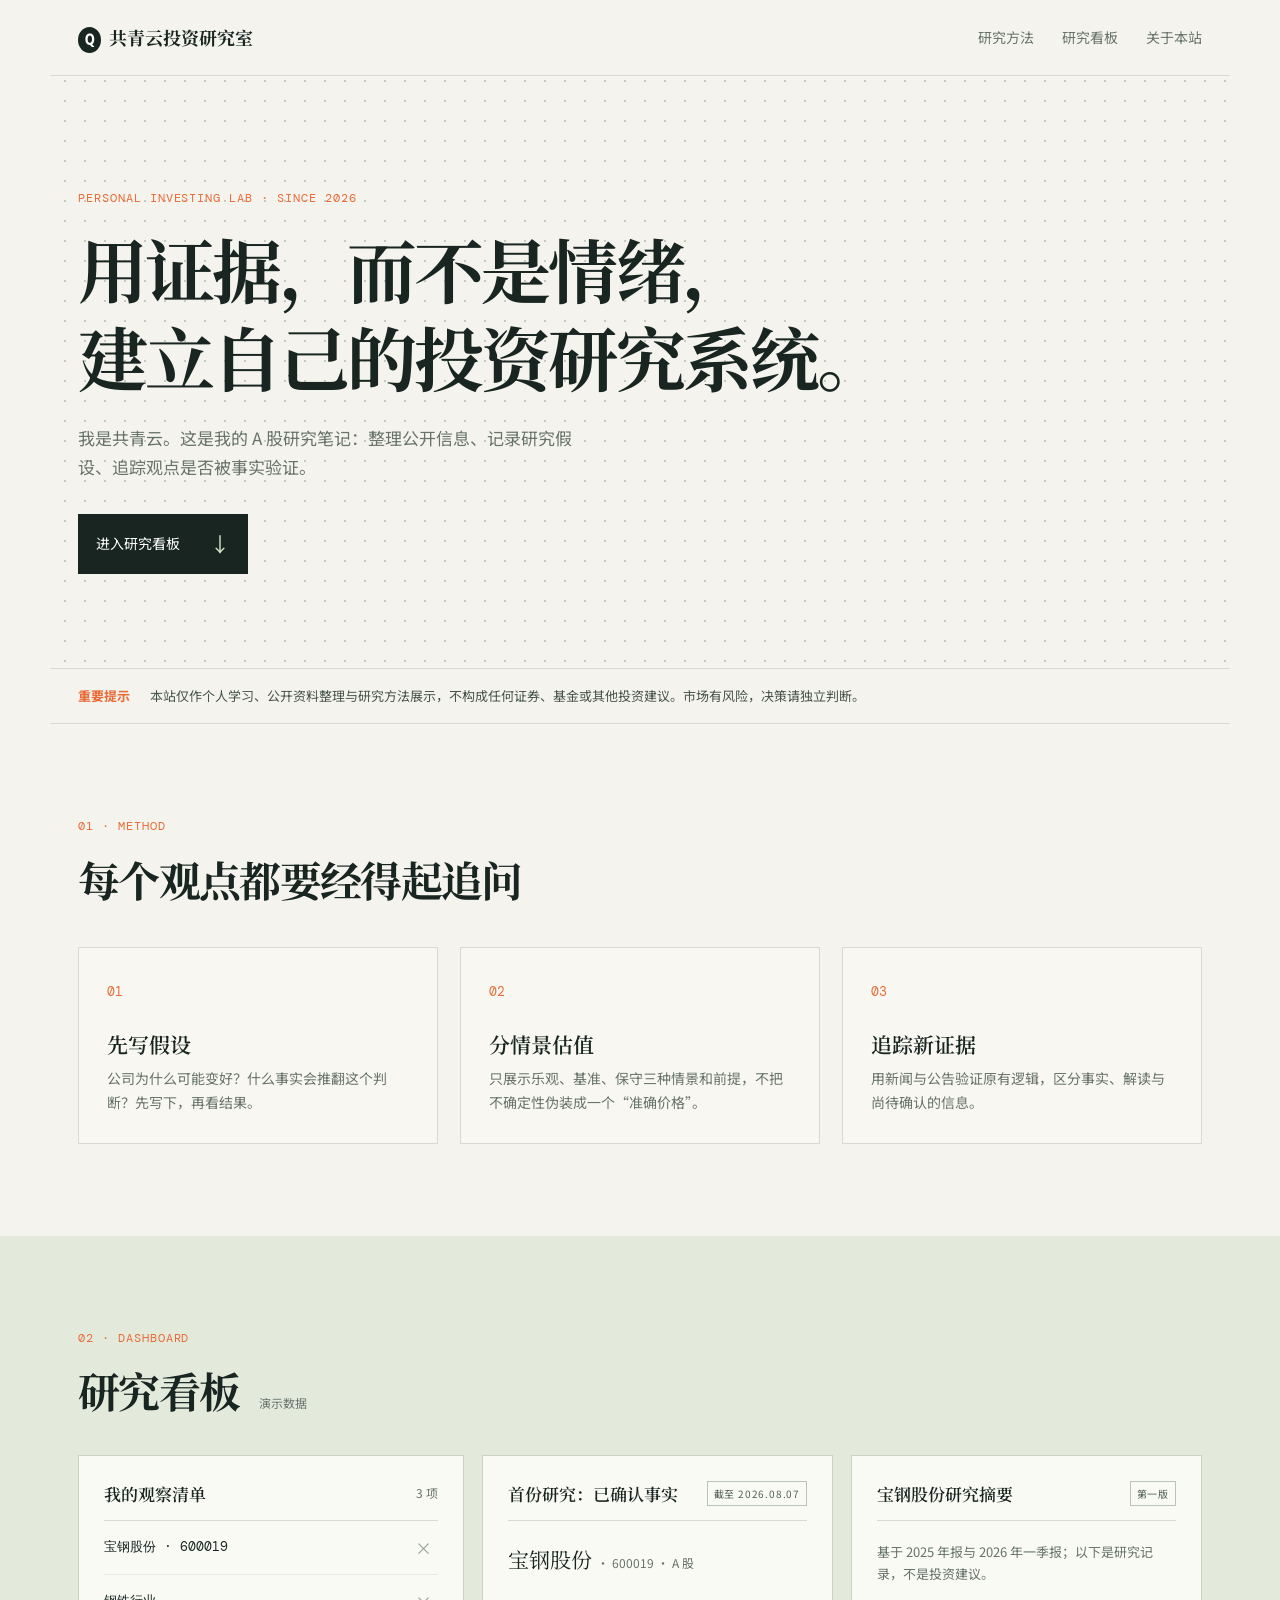
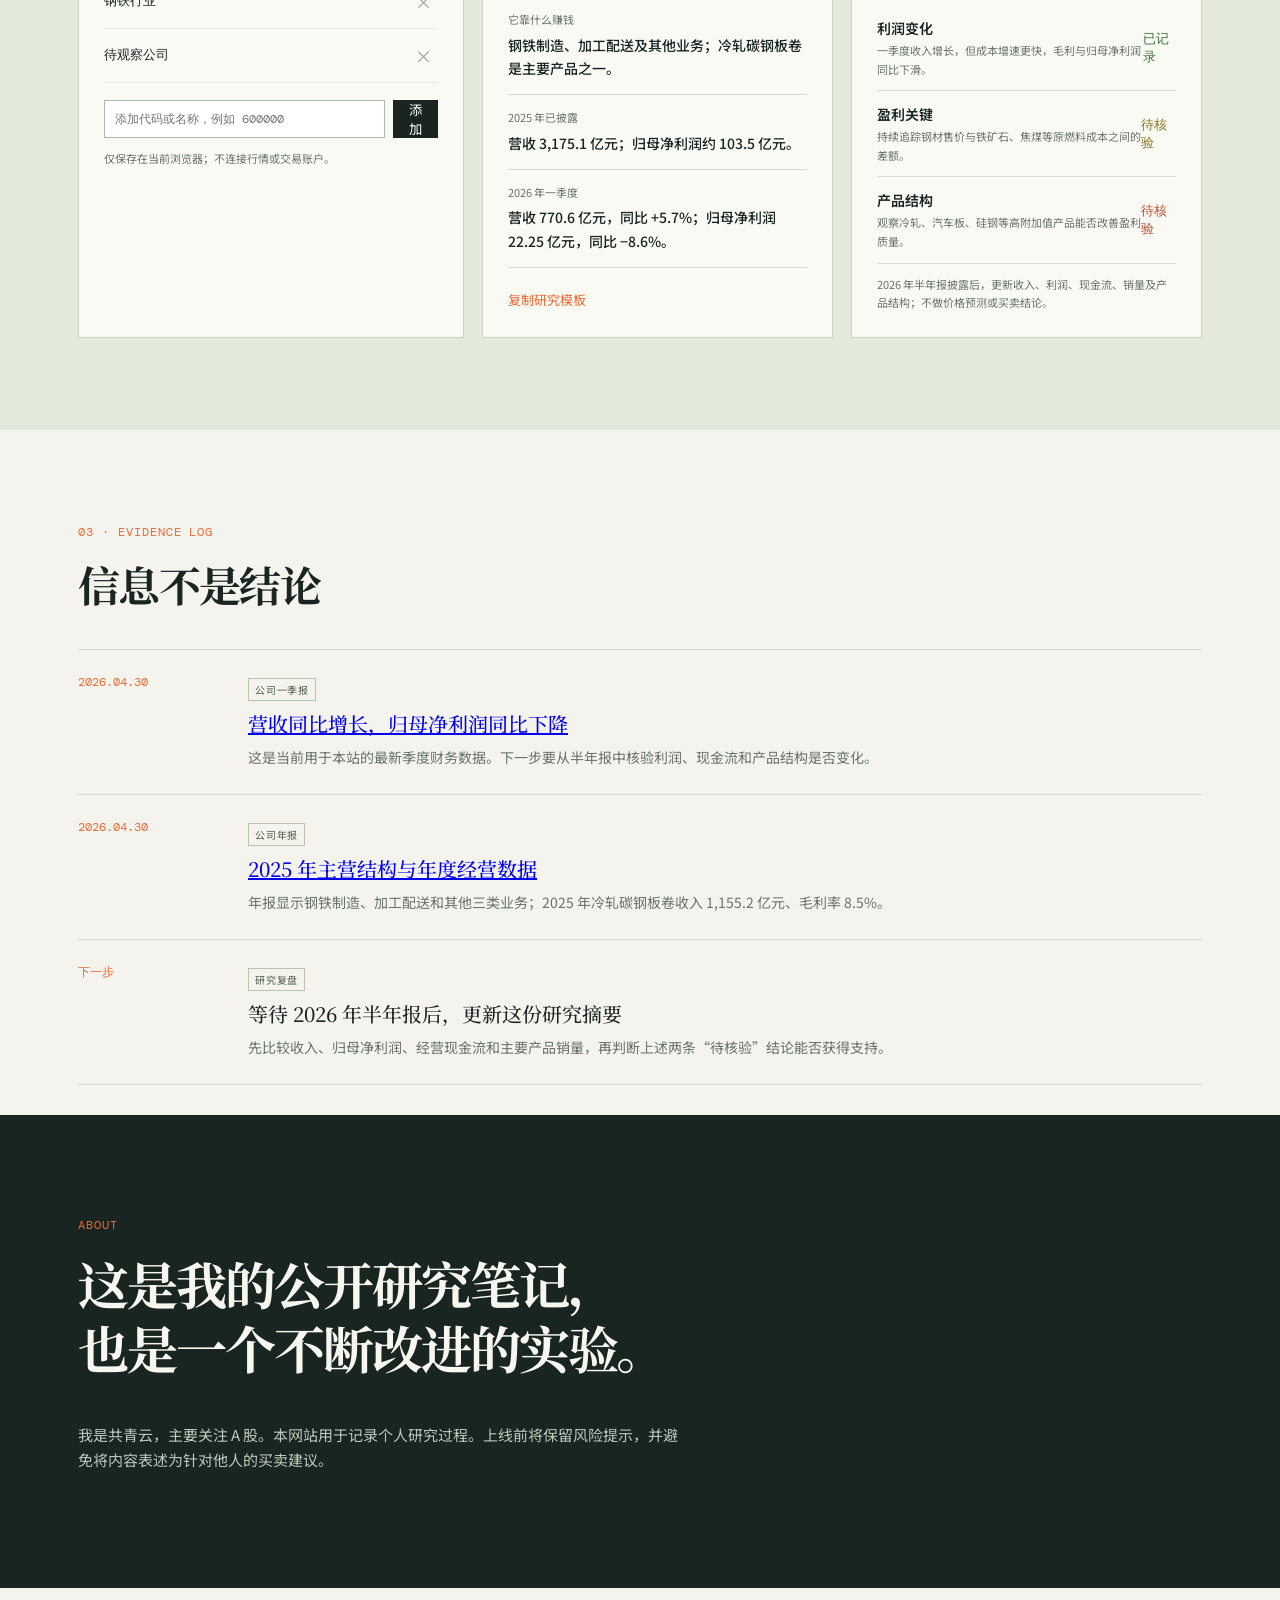
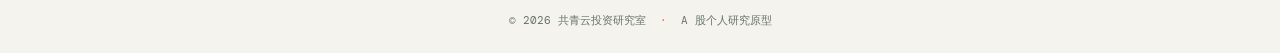
==== index.html @ 6c7bc0ac "Add files via upload" ====
<!doctype html>
<html lang="zh-CN">
  <head>
    <meta charset="UTF-8" />
    <meta name="viewport" content="width=device-width, initial-scale=1.0" />
    <meta name="description" content="个人投资研究实验室——公开资料整理与研究框架演示。" />
    <title>共青云投资研究室</title>
    <link rel="preconnect" href="https://fonts.googleapis.com" />
    <link rel="preconnect" href="https://fonts.gstatic.com" crossorigin />
    <link href="https://fonts.googleapis.com/css2?family=DM+Mono&family=Noto+Serif+SC:wght@500;600;700&family=Noto+Sans+SC:wght@400;500;600&display=swap" rel="stylesheet" />
    <link rel="stylesheet" href="styles.css" />
  </head>
  <body>
    <header class="site-header">
      <a class="brand" href="#top" aria-label="返回首页"><span class="brand-mark">Q</span>共青云投资研究室</a>
      <nav><a href="#method">研究方法</a><a href="#dashboard">研究看板</a><a href="#about">关于本站</a></nav>
    </header>

    <main id="top">
      <section class="hero">
        <p class="eyebrow">PERSONAL INVESTING LAB · SINCE 2026</p>
        <h1>用证据，而不是情绪，<br />建立自己的投资研究系统。</h1>
        <p class="hero-copy">我是共青云。这是我的 A 股研究笔记：整理公开信息、记录研究假设、追踪观点是否被事实验证。</p>
        <a class="button" href="#dashboard">进入研究看板 <span>↓</span></a>
      </section>

      <section class="notice" aria-label="重要风险提示">
        <strong>重要提示</strong><span>本站仅作个人学习、公开资料整理与研究方法展示，不构成任何证券、基金或其他投资建议。市场有风险，决策请独立判断。</span>
      </section>

      <section id="method" class="section method">
        <div class="section-heading"><p class="eyebrow">01 · METHOD</p><h2>每个观点都要经得起追问</h2></div>
        <div class="method-grid">
          <article><span>01</span><h3>先写假设</h3><p>公司为什么可能变好？什么事实会推翻这个判断？先写下，再看结果。</p></article>
          <article><span>02</span><h3>分情景估值</h3><p>只展示乐观、基准、保守三种情景和前提，不把不确定性伪装成一个“准确价格”。</p></article>
          <article><span>03</span><h3>追踪新证据</h3><p>用新闻与公告验证原有逻辑，区分事实、解读与尚待确认的信息。</p></article>
        </div>
      </section>

      <section id="dashboard" class="section dashboard">
        <div class="section-heading"><p class="eyebrow">02 · DASHBOARD</p><h2>研究看板 <small>演示数据</small></h2></div>
        <div class="dashboard-layout">
          <div class="panel watchlist-panel">
            <div class="panel-title"><h3>我的观察清单</h3><span id="watch-count">3 项</span></div>
            <div id="watchlist" class="watchlist"></div>
            <form id="watch-form" class="add-form">
              <label class="sr-only" for="ticker">股票代码或名称</label>
              <input id="ticker" maxlength="16" placeholder="添加代码或名称，例如 600000" required />
              <button type="submit">添加</button>
            </form>
            <p class="form-note">仅保存在当前浏览器；不连接行情或交易账户。</p>
          </div>

          <article class="panel thesis-panel">
            <div class="panel-title"><h3>首份研究：已确认事实</h3><span class="tag">截至 2026.08.07</span></div>
            <p class="company-name">宝钢股份 <span>· 600019 · A 股</span></p>
            <div class="thesis-row"><span>它靠什么赚钱</span><strong>钢铁制造、加工配送及其他业务；冷轧碳钢板卷是主要产品之一。</strong></div>
            <div class="thesis-row"><span>2025 年已披露</span><strong>营收 3,175.1 亿元；归母净利润约 103.5 亿元。</strong></div>
            <div class="thesis-row"><span>2026 年一季度</span><strong>营收 770.6 亿元，同比 +5.7%；归母净利润 22.25 亿元，同比 −8.6%。</strong></div>
            <button id="copy-template" class="text-button">复制研究模板</button>
          </article>

          <article class="panel scenario-panel">
            <div class="panel-title"><h3>宝钢股份研究摘要</h3><span class="tag">第一版</span></div>
            <p class="scenario-intro">基于 2025 年报与 2026 年一季报；以下是研究记录，不是投资建议。</p>
            <div class="scenario optimistic"><div><span>利润变化</span><small>一季度收入增长，但成本增速更快，毛利与归母净利润同比下滑。</small></div><b>已记录</b></div>
            <div class="scenario base"><div><span>盈利关键</span><small>持续追踪钢材售价与铁矿石、焦煤等原燃料成本之间的差额。</small></div><b>待核验</b></div>
            <div class="scenario conservative"><div><span>产品结构</span><small>观察冷轧、汽车板、硅钢等高附加值产品能否改善盈利质量。</small></div><b>待核验</b></div>
            <p class="data-note">2026 年半年报披露后，更新收入、利润、现金流、销量及产品结构；不做价格预测或买卖结论。</p>
          </article>
        </div>
      </section>

      <section class="section news-section">
        <div class="section-heading"><p class="eyebrow">03 · EVIDENCE LOG</p><h2>信息不是结论</h2></div>
        <div class="news-list">
          <article><time>2026.04.30</time><div><span class="tag">公司一季报</span><h3><a href="https://static.cninfo.com.cn/finalpage/2026-04-30/1225257456.PDF" target="_blank" rel="noopener">营收同比增长，归母净利润同比下降</a></h3><p>这是当前用于本站的最新季度财务数据。下一步要从半年报中核验利润、现金流和产品结构是否变化。</p></div></article>
          <article><time>2026.04.30</time><div><span class="tag">公司年报</span><h3><a href="https://vip.stock.finance.sina.com.cn/corp/view/vCB_AllBulletinDetail.php?id=12277876&amp;stockid=600019" target="_blank" rel="noopener">2025 年主营结构与年度经营数据</a></h3><p>年报显示钢铁制造、加工配送和其他三类业务；2025 年冷轧碳钢板卷收入 1,155.2 亿元、毛利率 8.5%。</p></div></article>
          <article><time>下一步</time><div><span class="tag">研究复盘</span><h3>等待 2026 年半年报后，更新这份研究摘要</h3><p>先比较收入、归母净利润、经营现金流和主要产品销量，再判断上述两条“待核验”结论能否获得支持。</p></div></article>
        </div>
      </section>

      <section id="about" class="section about">
        <p class="eyebrow">ABOUT</p><h2>这是我的公开研究笔记，<br />也是一个不断改进的实验。</h2>
        <p>我是共青云，主要关注 A 股。本网站用于记录个人研究过程。上线前将保留风险提示，并避免将内容表述为针对他人的买卖建议。</p>
      </section>
    </main>
    <footer>© 2026 共青云投资研究室 <span>·</span> A 股个人研究原型</footer>
    <script src="script.js"></script>
  </body>
</html>
---- styles.css ----
:root{--ink:#182521;--muted:#67736c;--paper:#f4f3ed;--line:#d8d9d0;--mint:#d8e8c7;--orange:#e96b36;--serif:"Noto Serif SC",serif;--sans:"Noto Sans SC",sans-serif;--mono:"DM Mono",monospace}*{box-sizing:border-box}html{scroll-behavior:smooth}body{margin:0;color:var(--ink);background:var(--paper);font-family:var(--sans);line-height:1.7}.site-header{height:76px;display:flex;align-items:center;justify-content:space-between;max-width:1180px;margin:auto;padding:0 28px;border-bottom:1px solid var(--line)}.brand{font-family:var(--serif);font-weight:700;color:var(--ink);text-decoration:none;font-size:18px}.brand-mark{font-family:var(--mono);font-size:15px;background:var(--ink);color:#fff;border-radius:50%;padding:3px 7px;margin-right:8px}nav{display:flex;gap:28px}nav a{font-size:14px;color:var(--muted);text-decoration:none}nav a:hover{color:var(--orange)}.hero{max-width:1180px;margin:auto;padding:112px 28px 94px;background-image:radial-gradient(#c6c9bd 1px,transparent 1px);background-size:20px 20px;background-position:right 55px top 75px}.eyebrow{font-family:var(--mono);letter-spacing:.08em;font-size:12px;color:var(--orange);margin:0 0 16px}.hero h1,.section h2{font-family:var(--serif);letter-spacing:-.04em;line-height:1.25}.hero h1{font-size:clamp(38px,6vw,70px);margin:0;max-width:820px}.hero-copy{max-width:520px;color:var(--muted);font-size:17px;margin:25px 0 32px}.button{display:inline-flex;gap:30px;align-items:center;background:var(--ink);color:#fff;padding:13px 18px;text-decoration:none;font-size:14px}.button span{color:var(--mint);font-size:20px}.notice{max-width:1180px;margin:0 auto;padding:16px 28px;border-block:1px solid var(--line);display:flex;gap:20px;font-size:13px;color:#46534c}.notice strong{color:var(--orange);white-space:nowrap}.section{max-width:1180px;margin:auto;padding:92px 28px}.section-heading h2{font-size:42px;margin:0}.section-heading small{font:12px var(--sans);color:var(--muted);letter-spacing:0;margin-left:10px}.method-grid{display:grid;grid-template-columns:repeat(3,1fr);gap:22px;margin-top:42px}.method-grid article{padding:28px;border:1px solid var(--line);background:#f8f7f1}.method-grid span{font:13px var(--mono);color:var(--orange)}.method-grid h3{font:600 21px var(--serif);margin:26px 0 8px}.method-grid p{margin:0;color:var(--muted);font-size:14px}.dashboard{background:#e3eadc;max-width:none;padding-inline:calc((100% - 1124px)/2)}.dashboard .section-heading,.dashboard-layout{max-width:1124px;margin-left:auto;margin-right:auto}.dashboard-layout{display:grid;grid-template-columns:1.1fr 1fr 1fr;gap:18px;margin-top:38px}.panel{background:#fafaf5;border:1px solid #cbd4c3;padding:25px}.panel-title{display:flex;justify-content:space-between;align-items:center;border-bottom:1px solid var(--line);padding-bottom:14px}.panel-title h3{margin:0;font:600 17px var(--serif)}.panel-title>span{color:var(--muted);font-size:12px}.watchlist{min-height:155px}.watch-item{display:flex;justify-content:space-between;align-items:center;padding:13px 0;border-bottom:1px solid #e6e7df;font:13px var(--mono)}.watch-item button{border:0;background:transparent;color:#9ba49e;cursor:pointer;font-size:17px}.add-form{display:flex;gap:8px;margin-top:17px}.add-form input{width:100%;min-width:0;border:1px solid #aeb9ad;background:#fff;padding:10px;font:12px var(--mono);color:var(--ink)}button{font-family:var(--sans)}.add-form button{border:0;background:var(--ink);color:#fff;padding:0 12px;cursor:pointer}.form-note,.data-note{font-size:11px;color:var(--muted);margin:11px 0 0}.company-name{font:21px var(--serif);margin:23px 0}.company-name span{font:12px var(--sans);color:var(--muted)}.thesis-row{padding:13px 0;border-bottom:1px solid var(--line);display:grid;gap:5px}.thesis-row span{font-size:11px;color:var(--muted)}.thesis-row strong{font-size:14px;font-weight:500}.text-button{margin-top:22px;padding:0;color:var(--orange);background:none;border:0;cursor:pointer;font-size:13px}.tag{font-size:10px!important;letter-spacing:.08em;border:1px solid #bac4b4;padding:3px 6px;color:#50614f!important}.scenario-intro{font-size:13px;color:var(--muted);margin:20px 0}.scenario{display:flex;justify-content:space-between;align-items:center;padding:12px 0;border-bottom:1px solid var(--line)}.scenario div{display:grid}.scenario span{font-size:14px;font-weight:600}.scenario small{font-size:11px;color:var(--muted)}.scenario b{font:13px var(--mono)}.optimistic b{color:#39713b}.base b{color:#8b7421}.conservative b{color:#bf4e36}.news-section{padding-bottom:30px}.news-list{margin-top:38px;border-top:1px solid var(--line)}.news-list article{display:grid;grid-template-columns:150px 1fr;gap:20px;border-bottom:1px solid var(--line);padding:24px 0}.news-list time{font:12px var(--mono);color:var(--orange)}.news-list h3{font:500 20px var(--serif);margin:8px 0}.news-list p{font-size:14px;color:var(--muted);margin:0}.about{padding-top:100px;padding-bottom:100px;max-width:none;background:var(--ink);color:#f7f7ef}.about>*{max-width:1124px;margin-left:auto;margin-right:auto}.about h2{font-size:clamp(32px,4vw,52px);margin-top:0}.about>p:last-child{font-size:15px;color:#bdc9bc;max-width:600px;margin-left:max(calc((100% - 1124px)/2),28px)}footer{padding:25px 28px;text-align:center;color:var(--muted);font:11px var(--mono)}footer span{color:var(--orange);padding:0 7px}.sr-only{position:absolute;width:1px;height:1px;overflow:hidden;clip:rect(0,0,0,0)}
@media(max-width:800px){.site-header{padding:0 18px}nav{gap:14px}nav a{font-size:12px}.hero,.section{padding-left:20px;padding-right:20px}.hero{padding-top:75px;padding-bottom:70px}.method-grid,.dashboard-layout{grid-template-columns:1fr}.dashboard{padding:70px 20px}.section{padding-top:70px;padding-bottom:70px}.news-list article{grid-template-columns:1fr;gap:6px}.notice{padding:14px 20px;gap:12px;align-items:flex-start}.notice span{font-size:12px}}
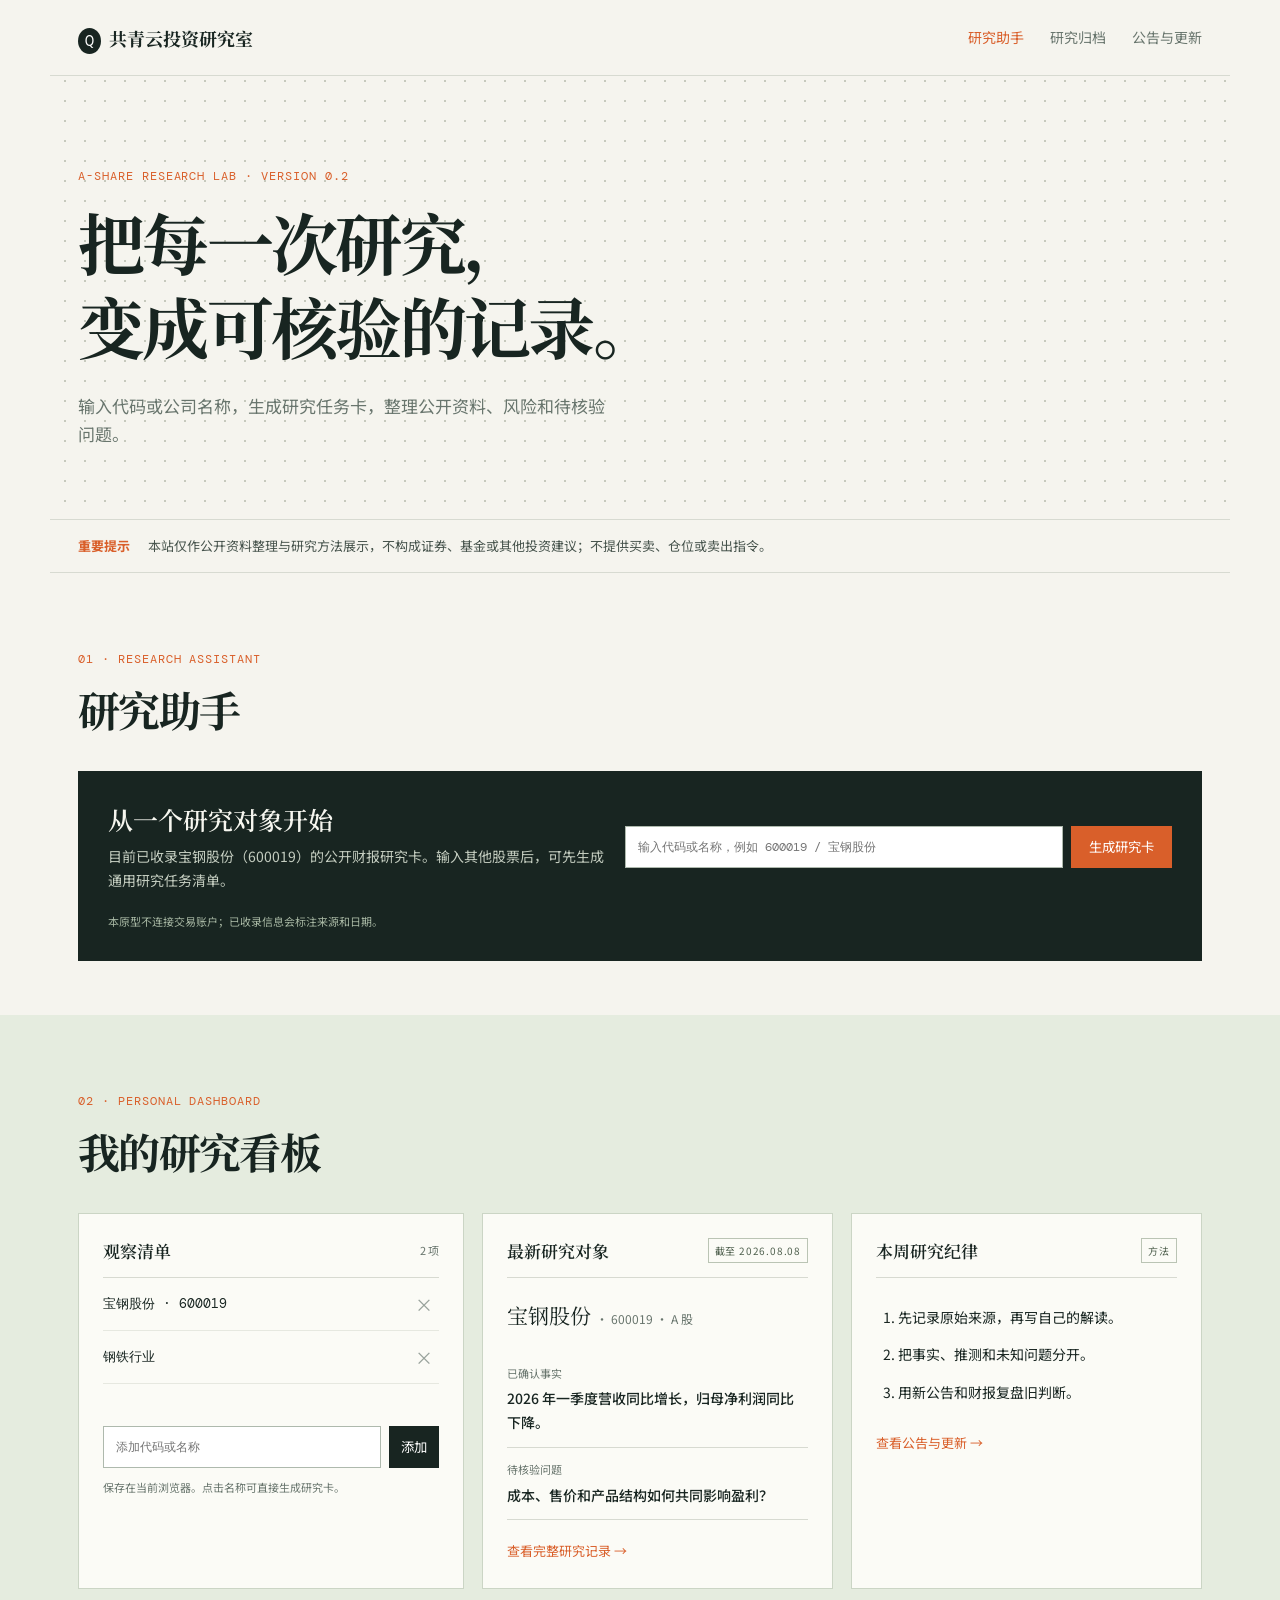
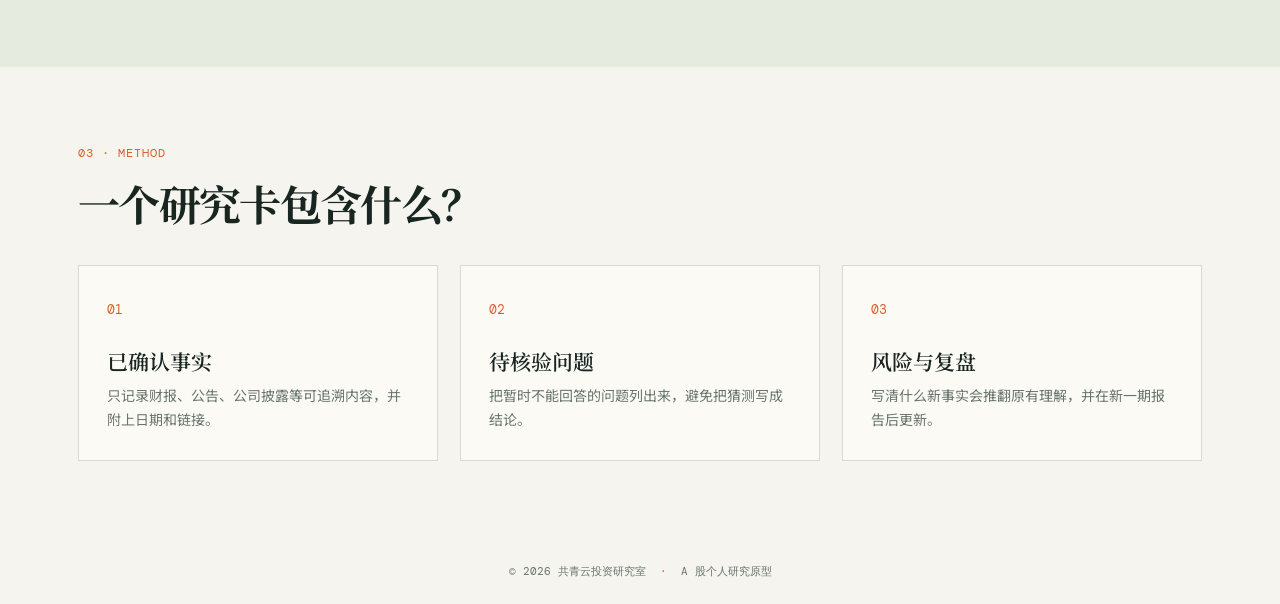
==== commit 277f75b4: "Add files via upload" ====
--- a/index.html
+++ b/index.html
@@ -3,7 +3,7 @@
   <head>
     <meta charset="UTF-8" />
     <meta name="viewport" content="width=device-width, initial-scale=1.0" />
-    <meta name="description" content="个人投资研究实验室——公开资料整理与研究框架演示。" />
+    <meta name="description" content="共青云投资研究室：A 股公开资料研究与复盘。" />
     <title>共青云投资研究室</title>
     <link rel="preconnect" href="https://fonts.googleapis.com" />
     <link rel="preconnect" href="https://fonts.gstatic.com" crossorigin />
@@ -12,77 +12,77 @@
   </head>
   <body>
     <header class="site-header">
-      <a class="brand" href="#top" aria-label="返回首页"><span class="brand-mark">Q</span>共青云投资研究室</a>
-      <nav><a href="#method">研究方法</a><a href="#dashboard">研究看板</a><a href="#about">关于本站</a></nav>
+      <a class="brand" href="index.html"><span class="brand-mark">Q</span>共青云投资研究室</a>
+      <nav><a class="active" href="index.html">研究助手</a><a href="archive.html">研究归档</a><a href="updates.html">公告与更新</a></nav>
     </header>
 
-    <main id="top">
-      <section class="hero">
-        <p class="eyebrow">PERSONAL INVESTING LAB · SINCE 2026</p>
-        <h1>用证据，而不是情绪，<br />建立自己的投资研究系统。</h1>
-        <p class="hero-copy">我是共青云。这是我的 A 股研究笔记：整理公开信息、记录研究假设、追踪观点是否被事实验证。</p>
-        <a class="button" href="#dashboard">进入研究看板 <span>↓</span></a>
+    <main>
+      <section class="hero compact-hero">
+        <p class="eyebrow">A-SHARE RESEARCH LAB · VERSION 0.2</p>
+        <h1>把每一次研究，<br />变成可核验的记录。</h1>
+        <p class="hero-copy">输入代码或公司名称，生成研究任务卡，整理公开资料、风险和待核验问题。</p>
       </section>
 
-      <section class="notice" aria-label="重要风险提示">
-        <strong>重要提示</strong><span>本站仅作个人学习、公开资料整理与研究方法展示，不构成任何证券、基金或其他投资建议。市场有风险，决策请独立判断。</span>
+      <section class="notice"><strong>重要提示</strong><span>本站仅作公开资料整理与研究方法展示，不构成证券、基金或其他投资建议；不提供买卖、仓位或卖出指令。</span></section>
+
+      <section class="section assistant-section">
+        <div class="section-heading"><p class="eyebrow">01 · RESEARCH ASSISTANT</p><h2>研究助手</h2></div>
+        <div class="assistant-box">
+          <div>
+            <h3>从一个研究对象开始</h3>
+            <p>目前已收录宝钢股份（600019）的公开财报研究卡。输入其他股票后，可先生成通用研究任务清单。</p>
+          </div>
+          <form id="research-form" class="research-form">
+            <label class="sr-only" for="query">股票代码或公司名称</label>
+            <input id="query" maxlength="24" placeholder="输入代码或名称，例如 600019 / 宝钢股份" required />
+            <button type="submit">生成研究卡</button>
+          </form>
+          <p class="form-note">本原型不连接交易账户；已收录信息会标注来源和日期。</p>
+        </div>
+        <div id="research-result" class="research-result" aria-live="polite"></div>
       </section>
 
-      <section id="method" class="section method">
-        <div class="section-heading"><p class="eyebrow">01 · METHOD</p><h2>每个观点都要经得起追问</h2></div>
-        <div class="method-grid">
-          <article><span>01</span><h3>先写假设</h3><p>公司为什么可能变好？什么事实会推翻这个判断？先写下，再看结果。</p></article>
-          <article><span>02</span><h3>分情景估值</h3><p>只展示乐观、基准、保守三种情景和前提，不把不确定性伪装成一个“准确价格”。</p></article>
-          <article><span>03</span><h3>追踪新证据</h3><p>用新闻与公告验证原有逻辑，区分事实、解读与尚待确认的信息。</p></article>
-        </div>
-      </section>
-
-      <section id="dashboard" class="section dashboard">
-        <div class="section-heading"><p class="eyebrow">02 · DASHBOARD</p><h2>研究看板 <small>演示数据</small></h2></div>
+      <section class="section dashboard-section">
+        <div class="section-heading"><p class="eyebrow">02 · PERSONAL DASHBOARD</p><h2>我的研究看板</h2></div>
         <div class="dashboard-layout">
-          <div class="panel watchlist-panel">
-            <div class="panel-title"><h3>我的观察清单</h3><span id="watch-count">3 项</span></div>
+          <article class="panel watchlist-panel">
+            <div class="panel-title"><h3>观察清单</h3><span id="watch-count">0 项</span></div>
             <div id="watchlist" class="watchlist"></div>
             <form id="watch-form" class="add-form">
               <label class="sr-only" for="ticker">股票代码或名称</label>
-              <input id="ticker" maxlength="16" placeholder="添加代码或名称，例如 600000" required />
+              <input id="ticker" maxlength="24" placeholder="添加代码或名称" required />
               <button type="submit">添加</button>
             </form>
-            <p class="form-note">仅保存在当前浏览器；不连接行情或交易账户。</p>
-          </div>
+            <p class="form-note">保存在当前浏览器。点击名称可直接生成研究卡。</p>
+          </article>
 
           <article class="panel thesis-panel">
-            <div class="panel-title"><h3>首份研究：已确认事实</h3><span class="tag">截至 2026.08.07</span></div>
+            <div class="panel-title"><h3>最新研究对象</h3><span class="tag">截至 2026.08.08</span></div>
             <p class="company-name">宝钢股份 <span>· 600019 · A 股</span></p>
-            <div class="thesis-row"><span>它靠什么赚钱</span><strong>钢铁制造、加工配送及其他业务；冷轧碳钢板卷是主要产品之一。</strong></div>
-            <div class="thesis-row"><span>2025 年已披露</span><strong>营收 3,175.1 亿元；归母净利润约 103.5 亿元。</strong></div>
-            <div class="thesis-row"><span>2026 年一季度</span><strong>营收 770.6 亿元，同比 +5.7%；归母净利润 22.25 亿元，同比 −8.6%。</strong></div>
-            <button id="copy-template" class="text-button">复制研究模板</button>
+            <div class="thesis-row"><span>已确认事实</span><strong>2026 年一季度营收同比增长，归母净利润同比下降。</strong></div>
+            <div class="thesis-row"><span>待核验问题</span><strong>成本、售价和产品结构如何共同影响盈利？</strong></div>
+            <a class="text-button" href="archive.html">查看完整研究记录 →</a>
           </article>
 
-          <article class="panel scenario-panel">
-            <div class="panel-title"><h3>宝钢股份研究摘要</h3><span class="tag">第一版</span></div>
-            <p class="scenario-intro">基于 2025 年报与 2026 年一季报；以下是研究记录，不是投资建议。</p>
-            <div class="scenario optimistic"><div><span>利润变化</span><small>一季度收入增长，但成本增速更快，毛利与归母净利润同比下滑。</small></div><b>已记录</b></div>
-            <div class="scenario base"><div><span>盈利关键</span><small>持续追踪钢材售价与铁矿石、焦煤等原燃料成本之间的差额。</small></div><b>待核验</b></div>
-            <div class="scenario conservative"><div><span>产品结构</span><small>观察冷轧、汽车板、硅钢等高附加值产品能否改善盈利质量。</small></div><b>待核验</b></div>
-            <p class="data-note">2026 年半年报披露后，更新收入、利润、现金流、销量及产品结构；不做价格预测或买卖结论。</p>
+          <article class="panel summary-panel">
+            <div class="panel-title"><h3>本周研究纪律</h3><span class="tag">方法</span></div>
+            <ol class="research-rules">
+              <li>先记录原始来源，再写自己的解读。</li>
+              <li>把事实、推测和未知问题分开。</li>
+              <li>用新公告和财报复盘旧判断。</li>
+            </ol>
+            <a class="text-button" href="updates.html">查看公告与更新 →</a>
           </article>
         </div>
       </section>
 
-      <section class="section news-section">
-        <div class="section-heading"><p class="eyebrow">03 · EVIDENCE LOG</p><h2>信息不是结论</h2></div>
-        <div class="news-list">
-          <article><time>2026.04.30</time><div><span class="tag">公司一季报</span><h3><a href="https://static.cninfo.com.cn/finalpage/2026-04-30/1225257456.PDF" target="_blank" rel="noopener">营收同比增长，归母净利润同比下降</a></h3><p>这是当前用于本站的最新季度财务数据。下一步要从半年报中核验利润、现金流和产品结构是否变化。</p></div></article>
-          <article><time>2026.04.30</time><div><span class="tag">公司年报</span><h3><a href="https://vip.stock.finance.sina.com.cn/corp/view/vCB_AllBulletinDetail.php?id=12277876&amp;stockid=600019" target="_blank" rel="noopener">2025 年主营结构与年度经营数据</a></h3><p>年报显示钢铁制造、加工配送和其他三类业务；2025 年冷轧碳钢板卷收入 1,155.2 亿元、毛利率 8.5%。</p></div></article>
-          <article><time>下一步</time><div><span class="tag">研究复盘</span><h3>等待 2026 年半年报后，更新这份研究摘要</h3><p>先比较收入、归母净利润、经营现金流和主要产品销量，再判断上述两条“待核验”结论能否获得支持。</p></div></article>
+      <section class="section method-section">
+        <div class="section-heading"><p class="eyebrow">03 · METHOD</p><h2>一个研究卡包含什么？</h2></div>
+        <div class="method-grid">
+          <article><span>01</span><h3>已确认事实</h3><p>只记录财报、公告、公司披露等可追溯内容，并附上日期和链接。</p></article>
+          <article><span>02</span><h3>待核验问题</h3><p>把暂时不能回答的问题列出来，避免把猜测写成结论。</p></article>
+          <article><span>03</span><h3>风险与复盘</h3><p>写清什么新事实会推翻原有理解，并在新一期报告后更新。</p></article>
         </div>
-      </section>
-
-      <section id="about" class="section about">
-        <p class="eyebrow">ABOUT</p><h2>这是我的公开研究笔记，<br />也是一个不断改进的实验。</h2>
-        <p>我是共青云，主要关注 A 股。本网站用于记录个人研究过程。上线前将保留风险提示，并避免将内容表述为针对他人的买卖建议。</p>
       </section>
     </main>
     <footer>© 2026 共青云投资研究室 <span>·</span> A 股个人研究原型</footer>
--- a/styles.css
+++ b/styles.css
@@ -1,2 +1,2 @@
-:root{--ink:#182521;--muted:#67736c;--paper:#f4f3ed;--line:#d8d9d0;--mint:#d8e8c7;--orange:#e96b36;--serif:"Noto Serif SC",serif;--sans:"Noto Sans SC",sans-serif;--mono:"DM Mono",monospace}*{box-sizing:border-box}html{scroll-behavior:smooth}body{margin:0;color:var(--ink);background:var(--paper);font-family:var(--sans);line-height:1.7}.site-header{height:76px;display:flex;align-items:center;justify-content:space-between;max-width:1180px;margin:auto;padding:0 28px;border-bottom:1px solid var(--line)}.brand{font-family:var(--serif);font-weight:700;color:var(--ink);text-decoration:none;font-size:18px}.brand-mark{font-family:var(--mono);font-size:15px;background:var(--ink);color:#fff;border-radius:50%;padding:3px 7px;margin-right:8px}nav{display:flex;gap:28px}nav a{font-size:14px;color:var(--muted);text-decoration:none}nav a:hover{color:var(--orange)}.hero{max-width:1180px;margin:auto;padding:112px 28px 94px;background-image:radial-gradient(#c6c9bd 1px,transparent 1px);background-size:20px 20px;background-position:right 55px top 75px}.eyebrow{font-family:var(--mono);letter-spacing:.08em;font-size:12px;color:var(--orange);margin:0 0 16px}.hero h1,.section h2{font-family:var(--serif);letter-spacing:-.04em;line-height:1.25}.hero h1{font-size:clamp(38px,6vw,70px);margin:0;max-width:820px}.hero-copy{max-width:520px;color:var(--muted);font-size:17px;margin:25px 0 32px}.button{display:inline-flex;gap:30px;align-items:center;background:var(--ink);color:#fff;padding:13px 18px;text-decoration:none;font-size:14px}.button span{color:var(--mint);font-size:20px}.notice{max-width:1180px;margin:0 auto;padding:16px 28px;border-block:1px solid var(--line);display:flex;gap:20px;font-size:13px;color:#46534c}.notice strong{color:var(--orange);white-space:nowrap}.section{max-width:1180px;margin:auto;padding:92px 28px}.section-heading h2{font-size:42px;margin:0}.section-heading small{font:12px var(--sans);color:var(--muted);letter-spacing:0;margin-left:10px}.method-grid{display:grid;grid-template-columns:repeat(3,1fr);gap:22px;margin-top:42px}.method-grid article{padding:28px;border:1px solid var(--line);background:#f8f7f1}.method-grid span{font:13px var(--mono);color:var(--orange)}.method-grid h3{font:600 21px var(--serif);margin:26px 0 8px}.method-grid p{margin:0;color:var(--muted);font-size:14px}.dashboard{background:#e3eadc;max-width:none;padding-inline:calc((100% - 1124px)/2)}.dashboard .section-heading,.dashboard-layout{max-width:1124px;margin-left:auto;margin-right:auto}.dashboard-layout{display:grid;grid-template-columns:1.1fr 1fr 1fr;gap:18px;margin-top:38px}.panel{background:#fafaf5;border:1px solid #cbd4c3;padding:25px}.panel-title{display:flex;justify-content:space-between;align-items:center;border-bottom:1px solid var(--line);padding-bottom:14px}.panel-title h3{margin:0;font:600 17px var(--serif)}.panel-title>span{color:var(--muted);font-size:12px}.watchlist{min-height:155px}.watch-item{display:flex;justify-content:space-between;align-items:center;padding:13px 0;border-bottom:1px solid #e6e7df;font:13px var(--mono)}.watch-item button{border:0;background:transparent;color:#9ba49e;cursor:pointer;font-size:17px}.add-form{display:flex;gap:8px;margin-top:17px}.add-form input{width:100%;min-width:0;border:1px solid #aeb9ad;background:#fff;padding:10px;font:12px var(--mono);color:var(--ink)}button{font-family:var(--sans)}.add-form button{border:0;background:var(--ink);color:#fff;padding:0 12px;cursor:pointer}.form-note,.data-note{font-size:11px;color:var(--muted);margin:11px 0 0}.company-name{font:21px var(--serif);margin:23px 0}.company-name span{font:12px var(--sans);color:var(--muted)}.thesis-row{padding:13px 0;border-bottom:1px solid var(--line);display:grid;gap:5px}.thesis-row span{font-size:11px;color:var(--muted)}.thesis-row strong{font-size:14px;font-weight:500}.text-button{margin-top:22px;padding:0;color:var(--orange);background:none;border:0;cursor:pointer;font-size:13px}.tag{font-size:10px!important;letter-spacing:.08em;border:1px solid #bac4b4;padding:3px 6px;color:#50614f!important}.scenario-intro{font-size:13px;color:var(--muted);margin:20px 0}.scenario{display:flex;justify-content:space-between;align-items:center;padding:12px 0;border-bottom:1px solid var(--line)}.scenario div{display:grid}.scenario span{font-size:14px;font-weight:600}.scenario small{font-size:11px;color:var(--muted)}.scenario b{font:13px var(--mono)}.optimistic b{color:#39713b}.base b{color:#8b7421}.conservative b{color:#bf4e36}.news-section{padding-bottom:30px}.news-list{margin-top:38px;border-top:1px solid var(--line)}.news-list article{display:grid;grid-template-columns:150px 1fr;gap:20px;border-bottom:1px solid var(--line);padding:24px 0}.news-list time{font:12px var(--mono);color:var(--orange)}.news-list h3{font:500 20px var(--serif);margin:8px 0}.news-list p{font-size:14px;color:var(--muted);margin:0}.about{padding-top:100px;padding-bottom:100px;max-width:none;background:var(--ink);color:#f7f7ef}.about>*{max-width:1124px;margin-left:auto;margin-right:auto}.about h2{font-size:clamp(32px,4vw,52px);margin-top:0}.about>p:last-child{font-size:15px;color:#bdc9bc;max-width:600px;margin-left:max(calc((100% - 1124px)/2),28px)}footer{padding:25px 28px;text-align:center;color:var(--muted);font:11px var(--mono)}footer span{color:var(--orange);padding:0 7px}.sr-only{position:absolute;width:1px;height:1px;overflow:hidden;clip:rect(0,0,0,0)}
-@media(max-width:800px){.site-header{padding:0 18px}nav{gap:14px}nav a{font-size:12px}.hero,.section{padding-left:20px;padding-right:20px}.hero{padding-top:75px;padding-bottom:70px}.method-grid,.dashboard-layout{grid-template-columns:1fr}.dashboard{padding:70px 20px}.section{padding-top:70px;padding-bottom:70px}.news-list article{grid-template-columns:1fr;gap:6px}.notice{padding:14px 20px;gap:12px;align-items:flex-start}.notice span{font-size:12px}}
+:root{--ink:#182521;--muted:#68756d;--paper:#f5f4ee;--line:#d7dad1;--mint:#dce9cf;--orange:#d95f2a;--green:#3d7447;--serif:"Noto Serif SC",serif;--sans:"Noto Sans SC",sans-serif;--mono:"DM Mono",monospace}*{box-sizing:border-box}html{scroll-behavior:smooth}body{margin:0;background:var(--paper);color:var(--ink);font-family:var(--sans);line-height:1.7}.site-header{height:76px;display:flex;align-items:center;justify-content:space-between;max-width:1180px;margin:auto;padding:0 28px;border-bottom:1px solid var(--line)}.brand{font:700 18px var(--serif);color:var(--ink);text-decoration:none}.brand-mark{font:15px var(--mono);background:var(--ink);color:#fff;border-radius:50%;padding:3px 7px;margin-right:8px}nav{display:flex;gap:26px}nav a{font-size:14px;color:var(--muted);text-decoration:none}nav a:hover,nav a.active{color:var(--orange)}.hero{max-width:1180px;margin:auto;padding:92px 28px 70px;background-image:radial-gradient(#c6c9bd 1px,transparent 1px);background-size:20px 20px;background-position:right 55px top 55px}.compact-hero h1,.section h2{font-family:var(--serif);letter-spacing:-.04em;line-height:1.25}.compact-hero h1{font-size:clamp(38px,6vw,67px);margin:0;max-width:820px}.eyebrow{font:12px var(--mono);letter-spacing:.08em;color:var(--orange);margin:0 0 16px}.hero-copy{max-width:530px;color:var(--muted);font-size:17px;margin:24px 0 0}.notice{max-width:1180px;margin:0 auto;border-block:1px solid var(--line);padding:15px 28px;display:flex;gap:18px;font-size:13px;color:#46534c}.notice strong{color:var(--orange);white-space:nowrap}.section{max-width:1180px;margin:auto;padding:78px 28px}.section-heading h2{font-size:42px;margin:0}.assistant-section{padding-bottom:32px}.assistant-box{margin-top:35px;padding:30px;background:var(--ink);color:#f6f6ef;display:grid;grid-template-columns:1fr 1.1fr;gap:20px;align-items:center}.assistant-box h3{font:600 25px var(--serif);margin:0}.assistant-box p{font-size:14px;color:#c4cdc0;margin:8px 0 0}.research-form{display:flex;gap:8px}.research-form input,.add-form input{width:100%;min-width:0;border:1px solid #aeb9ad;background:#fff;padding:12px;font:12px var(--mono);color:var(--ink)}button{font-family:var(--sans);cursor:pointer}.research-form button,.add-form button{border:0;background:var(--orange);color:#fff;padding:0 18px;white-space:nowrap}.assistant-box .form-note{grid-column:1/-1;margin:0;font-size:11px;color:#a7b7a3}.research-result{margin-top:22px}.research-card{border:1px solid #c9d4c2;background:#fbfbf6;padding:28px}.research-card-head{display:flex;align-items:flex-start;justify-content:space-between;gap:16px;border-bottom:1px solid var(--line);padding-bottom:18px}.research-card h3{font:600 25px var(--serif);margin:0}.research-card h3 small{font:13px var(--sans);font-weight:400;color:var(--muted)}.status{font:11px var(--mono);padding:4px 7px;background:var(--mint);color:#365539}.research-grid{display:grid;grid-template-columns:repeat(3,1fr);gap:18px;margin-top:22px}.research-grid h4{font-size:12px;letter-spacing:.05em;color:var(--orange);margin:0 0 9px}.research-grid p,.research-grid li{font-size:13px;margin:0;color:#3f4e45}.research-grid ul{padding-left:18px;margin:0}.source-links{margin-top:20px;padding-top:16px;border-top:1px solid var(--line);font-size:13px}.source-links a,.text-button{color:var(--orange);text-decoration:none}.source-links a{text-decoration:underline;text-underline-offset:3px}.dashboard-section{max-width:none;background:#e5ecdf;padding-left:calc((100% - 1124px)/2);padding-right:calc((100% - 1124px)/2)}.dashboard-section .section-heading,.dashboard-layout{max-width:1124px;margin-left:auto;margin-right:auto}.dashboard-layout{display:grid;grid-template-columns:1.1fr 1fr 1fr;gap:18px;margin-top:35px}.panel{background:#fbfbf6;border:1px solid #cbd5c5;padding:24px}.panel-title{display:flex;justify-content:space-between;gap:10px;align-items:center;border-bottom:1px solid var(--line);padding-bottom:14px}.panel-title h3{margin:0;font:600 17px var(--serif)}.panel-title>span{color:var(--muted);font-size:11px}.tag{font-size:10px!important;letter-spacing:.08em;border:1px solid #bac4b4;padding:3px 6px;color:#50614f!important}.watchlist{min-height:132px}.watch-item{display:flex;justify-content:space-between;align-items:center;padding:12px 0;border-bottom:1px solid #e6e8e0;font:13px var(--mono)}.watch-item .watch-name{border:0;background:transparent;padding:0;color:var(--ink);font:13px var(--mono);text-align:left}.watch-item .watch-name:hover{color:var(--orange)}.remove-watch{border:0;background:none;color:#98a29b;font-size:18px}.add-form{display:flex;gap:8px;margin-top:16px}.add-form button{background:var(--ink);padding:0 12px}.form-note{font-size:11px;color:var(--muted);margin:10px 0 0}.company-name{font:21px var(--serif);margin:22px 0}.company-name span{font:12px var(--sans);color:var(--muted)}.thesis-row{padding:12px 0;border-bottom:1px solid var(--line);display:grid;gap:5px}.thesis-row span{font-size:11px;color:var(--muted)}.thesis-row strong{font-size:14px;font-weight:500}.text-button{display:inline-block;margin-top:20px;font-size:13px}.research-rules{margin:21px 0 0;padding-left:22px}.research-rules li{padding:7px 0;font-size:14px}.method-grid{display:grid;grid-template-columns:repeat(3,1fr);gap:22px;margin-top:36px}.method-grid article{padding:28px;border:1px solid var(--line);background:#fbfaf5}.method-grid span{font:13px var(--mono);color:var(--orange)}.method-grid h3{font:600 21px var(--serif);margin:25px 0 8px}.method-grid p{margin:0;color:var(--muted);font-size:14px}.page-hero{max-width:1180px;margin:auto;padding:78px 28px 56px}.page-hero h1{font:600 clamp(34px,5vw,55px) var(--serif);line-height:1.3;letter-spacing:-.04em;margin:0}.page-hero p:last-child{color:var(--muted);max-width:560px}.archive-list,.update-list{margin-top:32px;border-top:1px solid var(--line)}.archive-entry,.update-entry{display:grid;grid-template-columns:150px 1fr auto;gap:22px;align-items:start;border-bottom:1px solid var(--line);padding:25px 0}.entry-meta{font:12px var(--mono);color:var(--orange)}.entry-body h3{font:500 22px var(--serif);margin:0 0 7px}.entry-body p{font-size:14px;color:var(--muted);margin:0}.entry-link{font-size:13px;color:var(--orange);text-decoration:none;white-space:nowrap}.update-entry{grid-template-columns:150px 1fr}.source-label{display:inline-block;font:10px var(--mono);letter-spacing:.06em;border:1px solid #bdc9b9;color:#587055;padding:3px 5px;margin-bottom:8px}.empty-note{border:1px dashed #b7c0b4;padding:20px;color:var(--muted);font-size:14px;margin-top:28px}.about-panel{padding:28px;background:var(--ink);color:#f7f7ef;margin-top:38px}.about-panel p{color:#c3cec1;max-width:680px}.about-panel a{color:#cfeab5}footer{padding:25px 28px;text-align:center;color:var(--muted);font:11px var(--mono)}footer span{color:var(--orange);padding:0 7px}.sr-only{position:absolute;width:1px;height:1px;overflow:hidden;clip:rect(0,0,0,0)}
+@media(max-width:800px){.site-header{padding:0 18px}.brand{font-size:15px}nav{gap:12px}nav a{font-size:12px}.hero,.section,.page-hero{padding-left:20px;padding-right:20px}.hero{padding-top:65px;padding-bottom:54px}.notice{padding:13px 20px;gap:12px;align-items:flex-start}.notice span{font-size:12px}.assistant-box,.research-grid,.dashboard-layout,.method-grid{grid-template-columns:1fr}.research-form{flex-direction:column}.research-form button{height:43px}.dashboard-section{padding:60px 20px}.section{padding-top:62px;padding-bottom:62px}.section-heading h2{font-size:35px}.archive-entry,.update-entry{grid-template-columns:1fr;gap:8px}.entry-link{margin-top:4px}}
